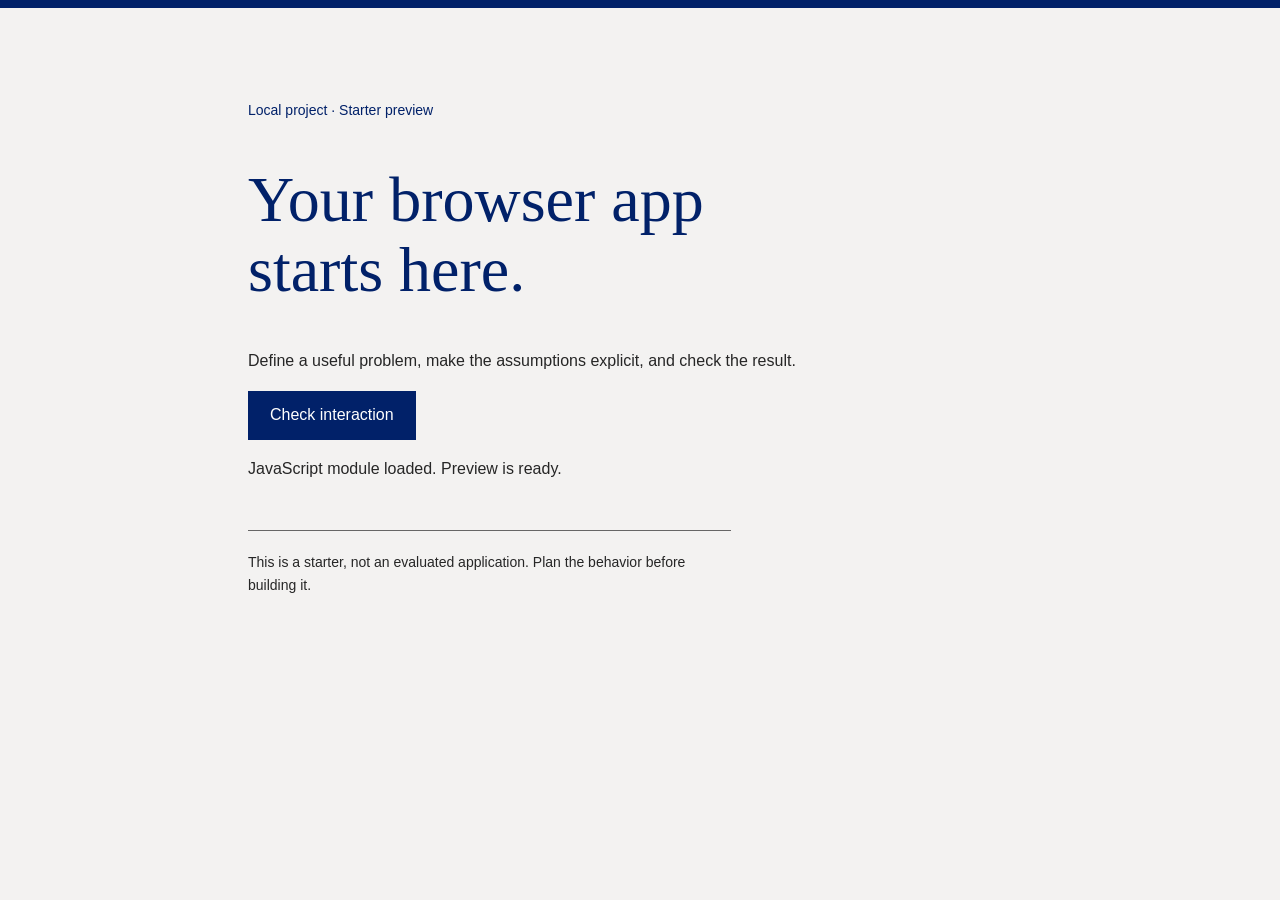
==== app/index.html @ ccfa6dd5 "Start sales dashboard trial with browser preview" ====
<!doctype html>
<html lang="en">
<head>
  <meta charset="utf-8">
  <meta name="viewport" content="width=device-width, initial-scale=1">
  <title>Your browser app</title>
  <link rel="stylesheet" href="./style.css">
  <script type="module" src="./app.js"></script>
</head>
<body>
  <main>
    <p class="eyebrow">Local project · Starter preview</p>
    <h1>Your browser app starts here.</h1>
    <p>Define a useful problem, make the assumptions explicit, and check the result.</p>
    <button type="button" id="check">Check interaction</button>
    <p id="status" role="status">Waiting for the JavaScript module. Open this page through your project preview.</p>
    <aside>This is a starter, not an evaluated application. Plan the behavior before building it.</aside>
  </main>
</body>
</html>
---- app/style.css ----
:root { color-scheme: light; font-family: Arial, sans-serif; color: #262626; background: #F3F2F1; }
* { box-sizing: border-box; }
body { margin: 0; border-top: 8px solid #012169; }
main { max-width: 52rem; margin: 0 auto; padding: clamp(1.5rem, 6vw, 5rem) 1.5rem; }
h1 { color: #012169; font: 400 clamp(2.25rem, 6vw, 4rem)/1.1 Georgia, serif; max-width: 16ch; }
p, aside { line-height: 1.65; max-width: 62ch; }
.eyebrow { font-size: .875rem; color: #012169; }
button { font: inherit; padding: .85rem 1.25rem; color: white; background: #012169; border: 2px solid #012169; cursor: pointer; }
button:hover { background: #00539B; }
:focus-visible { outline: 3px solid #00539B; outline-offset: 4px; }
aside { margin-top: 3rem; padding-top: 1.25rem; border-top: 1px solid #666; font-size: .875rem; }
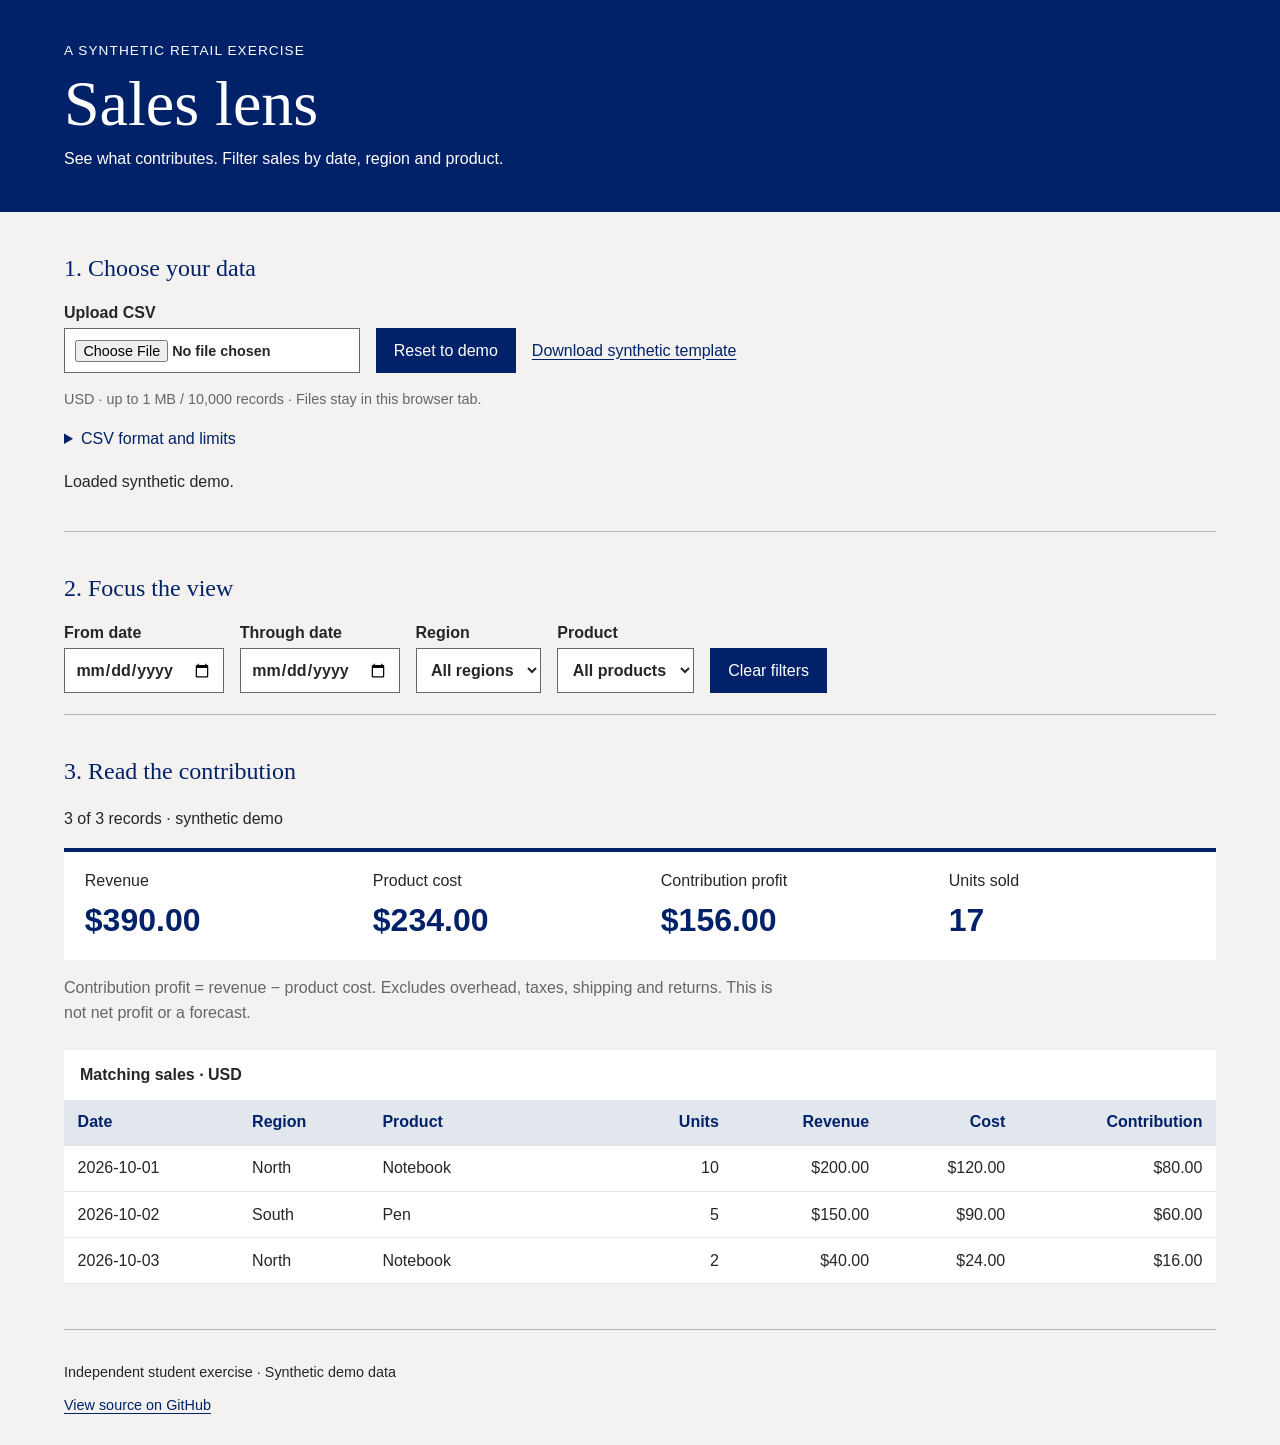
==== commit dcb4dd08: "Build agreed CSV sales lens and evaluation cases" ====
--- a/app/index.html
+++ b/app/index.html
@@ -2,19 +2,36 @@
 <html lang="en">
 <head>
   <meta charset="utf-8">
-  <meta name="viewport" content="width=device-width, initial-scale=1">
-  <title>Your browser app</title>
+  <meta name="viewport" content="width=device-width,initial-scale=1">
+  <title>Sales lens</title>
   <link rel="stylesheet" href="./style.css">
   <script type="module" src="./app.js"></script>
 </head>
 <body>
+  <header><p class="eyebrow">A synthetic retail exercise</p><h1>Sales lens</h1><p>See what contributes. Filter sales by date, region and product.</p></header>
   <main>
-    <p class="eyebrow">Local project · Starter preview</p>
-    <h1>Your browser app starts here.</h1>
-    <p>Define a useful problem, make the assumptions explicit, and check the result.</p>
-    <button type="button" id="check">Check interaction</button>
-    <p id="status" role="status">Waiting for the JavaScript module. Open this page through your project preview.</p>
-    <aside>This is a starter, not an evaluated application. Plan the behavior before building it.</aside>
+    <section aria-labelledby="data-heading">
+      <h2 id="data-heading">1. Choose your data</h2>
+      <div class="actions"><label class="file">Upload CSV <input id="upload" type="file" accept=".csv,text/csv" aria-describedby="format"></label><button id="demo" type="button">Reset to demo</button><a href="./template.csv" download>Download synthetic template</a></div>
+      <p id="format" class="muted">USD · up to 1 MB / 10,000 records · Files stay in this browser tab.</p>
+      <details><summary>CSV format and limits</summary><p>Columns must be <code>date,region,product,quantity,unit_price,unit_cost</code> in that order. Use YYYY-MM-DD dates, whole quantities (0–1,000,000), and nonnegative unit amounts up to $1,000,000 with at most two decimals. Quote names containing commas or quotes. Every field is required; an invalid file is rejected as a whole.</p></details>
+      <p id="status" role="status">Loading the dashboard…</p>
+      <p id="error" role="alert" hidden></p>
+    </section>
+    <section aria-labelledby="filters-heading">
+      <h2 id="filters-heading">2. Focus the view</h2>
+      <form id="filters"><label>From date<input type="date" id="start"></label><label>Through date<input type="date" id="end"></label><label>Region<select id="region"><option value="">All regions</option></select></label><label>Product<select id="product"><option value="">All products</option></select></label><button type="reset">Clear filters</button></form>
+      <p id="filter-error" role="alert" hidden>From date must be on or before through date.</p>
+    </section>
+    <section aria-labelledby="results-heading">
+      <h2 id="results-heading">3. Read the contribution</h2>
+      <p id="count" role="status"></p>
+      <div class="metrics"><div><span>Revenue</span><strong id="revenue">—</strong></div><div><span>Product cost</span><strong id="cost">—</strong></div><div><span>Contribution profit</span><strong id="profit">—</strong></div><div><span>Units sold</span><strong id="units">—</strong></div></div>
+      <p class="note">Contribution profit = revenue − product cost. Excludes overhead, taxes, shipping and returns. This is not net profit or a forecast.</p>
+      <p id="empty" hidden>No sales match this view. Try clearing filters or loading another file.</p>
+      <div class="table-wrap" role="region" aria-label="Sales records, scroll horizontally if needed" tabindex="0"><table><caption>Matching sales · USD</caption><thead><tr><th>Date</th><th>Region</th><th>Product</th><th>Units</th><th>Revenue</th><th>Cost</th><th>Contribution</th></tr></thead><tbody id="rows"></tbody></table></div>
+    </section>
   </main>
+  <footer><p>Independent student exercise · Synthetic demo data</p><a href="https://github.com/jordanmeyer/bab-trial-sales-2026-10-08">View source on GitHub</a></footer>
 </body>
 </html>
--- a/app/style.css
+++ b/app/style.css
@@ -1,11 +1,41 @@
 :root { color-scheme: light; font-family: Arial, sans-serif; color: #262626; background: #F3F2F1; }
 * { box-sizing: border-box; }
-body { margin: 0; border-top: 8px solid #012169; }
-main { max-width: 52rem; margin: 0 auto; padding: clamp(1.5rem, 6vw, 5rem) 1.5rem; }
-h1 { color: #012169; font: 400 clamp(2.25rem, 6vw, 4rem)/1.1 Georgia, serif; max-width: 16ch; }
-p, aside { line-height: 1.65; max-width: 62ch; }
-.eyebrow { font-size: .875rem; color: #012169; }
-button { font: inherit; padding: .85rem 1.25rem; color: white; background: #012169; border: 2px solid #012169; cursor: pointer; }
+body { margin: 0; }
+header { background: #012169; color: white; padding: 2rem max(1.25rem, calc((100% - 72rem)/2)); }
+h1 { margin: .4rem 0; font: 400 clamp(2.5rem, 5vw, 4rem)/1.1 Georgia, serif; }
+h2 { font: 400 1.5rem/1.3 Georgia, serif; color: #012169; }
+p { line-height: 1.55; }
+header p { margin: .5rem 0; }
+.eyebrow { font-size: .85rem; letter-spacing: .08em; text-transform: uppercase; }
+main, footer { max-width: 75rem; margin: auto; padding: 0 1.5rem; }
+section { padding: 1.3rem 0; border-bottom: 1px solid #B5B5B5; }
+.actions, form { display: flex; align-items: end; gap: 1rem; flex-wrap: wrap; }
+label { display: grid; gap: .4rem; font-weight: bold; }
+input, select, button { font: inherit; min-height: 2.8rem; border: 1px solid #666; border-radius: 0; padding: .65rem; background: white; color: #262626; }
+input[type=file] { max-width: 100%; font-size: .9rem; }
+button { border: 2px solid #012169; background: #012169; color: white; cursor: pointer; padding: .65rem 1rem; }
 button:hover { background: #00539B; }
-:focus-visible { outline: 3px solid #00539B; outline-offset: 4px; }
-aside { margin-top: 3rem; padding-top: 1.25rem; border-top: 1px solid #666; font-size: .875rem; }
+a { color: #012169; text-underline-offset: .2em; }
+a:hover { color: #00539B; }
+:focus-visible { outline: 3px solid #00539B; outline-offset: 3px; box-shadow: 0 0 0 3px white; }
+.actions a { padding: .85rem 0; }
+.muted { color: #666; font-size: .9rem; }
+summary { cursor: pointer; color: #012169; padding: .35rem 0; }
+details p { max-width: 70ch; }
+code { overflow-wrap: anywhere; }
+#error, #filter-error { border-left: 4px solid #C84E00; background: #FCF7E5; padding: 1rem; }
+.metrics { display: grid; grid-template-columns: repeat(4, 1fr); background: white; border-top: 4px solid #012169; }
+.metrics div { padding: 1.3rem; min-width: 0; }
+.metrics span { display: block; margin-bottom: .75rem; }
+.metrics strong { font-size: clamp(1.4rem, 2.5vw, 2rem); color: #012169; overflow-wrap: anywhere; font-variant-numeric: tabular-nums; }
+.metrics .negative { color: #A13E00; }
+.note { max-width: 80ch; color: #666; }
+.table-wrap { overflow-x: auto; background: white; margin: 1.5rem 0; }
+table { width: 100%; border-collapse: collapse; font-variant-numeric: tabular-nums; }
+caption { text-align: left; padding: 1rem; font-weight: bold; }
+th, td { text-align: left; padding: .85rem; border-bottom: 1px solid #E5E5E5; }
+th { color: #012169; background: #E2E6ED; }
+th:nth-child(n+4), td:nth-child(n+4) { text-align: right; white-space: nowrap; }
+td:nth-child(3) { min-width: 10rem; overflow-wrap: anywhere; }
+footer { padding-top: 1rem; padding-bottom: 2rem; font-size: .9rem; }
+@media (max-width: 650px) { main, footer { padding-left: 1rem; padding-right: 1rem; } .metrics { grid-template-columns: repeat(2, 1fr); } form { display: grid; grid-template-columns: 1fr 1fr; } form label { min-width: 0; } input, select { width: 100%; min-width: 0; } .file { width: 100%; } .metrics div { padding: 1rem; } }
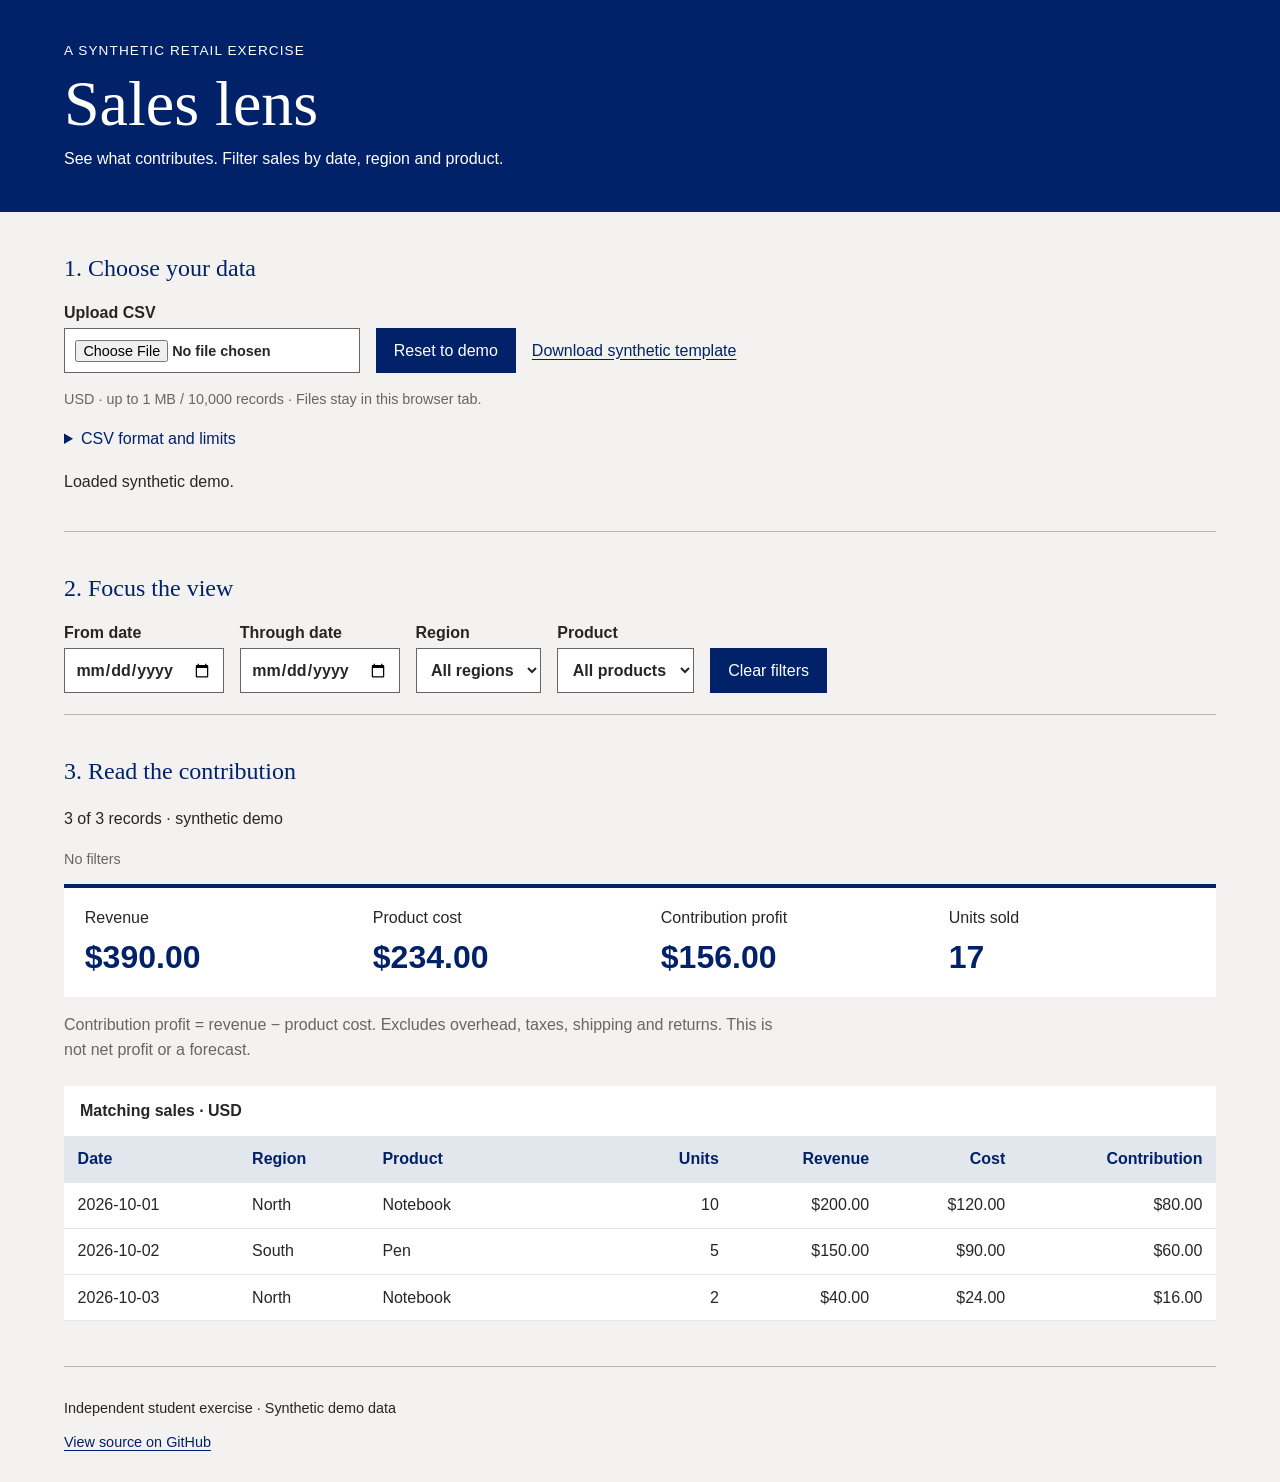
==== commit ac70646e: "Show active sales filters after first live deployment" ====
--- a/app/index.html
+++ b/app/index.html
@@ -26,6 +26,7 @@
     <section aria-labelledby="results-heading">
       <h2 id="results-heading">3. Read the contribution</h2>
       <p id="count" role="status"></p>
+      <p id="active-filters" class="muted" role="status"></p>
       <div class="metrics"><div><span>Revenue</span><strong id="revenue">—</strong></div><div><span>Product cost</span><strong id="cost">—</strong></div><div><span>Contribution profit</span><strong id="profit">—</strong></div><div><span>Units sold</span><strong id="units">—</strong></div></div>
       <p class="note">Contribution profit = revenue − product cost. Excludes overhead, taxes, shipping and returns. This is not net profit or a forecast.</p>
       <p id="empty" hidden>No sales match this view. Try clearing filters or loading another file.</p>
--- a/app/style.css
+++ b/app/style.css
@@ -22,7 +22,7 @@
 .muted { color: #666; font-size: .9rem; }
 summary { cursor: pointer; color: #012169; padding: .35rem 0; }
 details p { max-width: 70ch; }
-code { overflow-wrap: anywhere; }
+code, #active-filters { overflow-wrap: anywhere; }
 #error, #filter-error { border-left: 4px solid #C84E00; background: #FCF7E5; padding: 1rem; }
 .metrics { display: grid; grid-template-columns: repeat(4, 1fr); background: white; border-top: 4px solid #012169; }
 .metrics div { padding: 1.3rem; min-width: 0; }
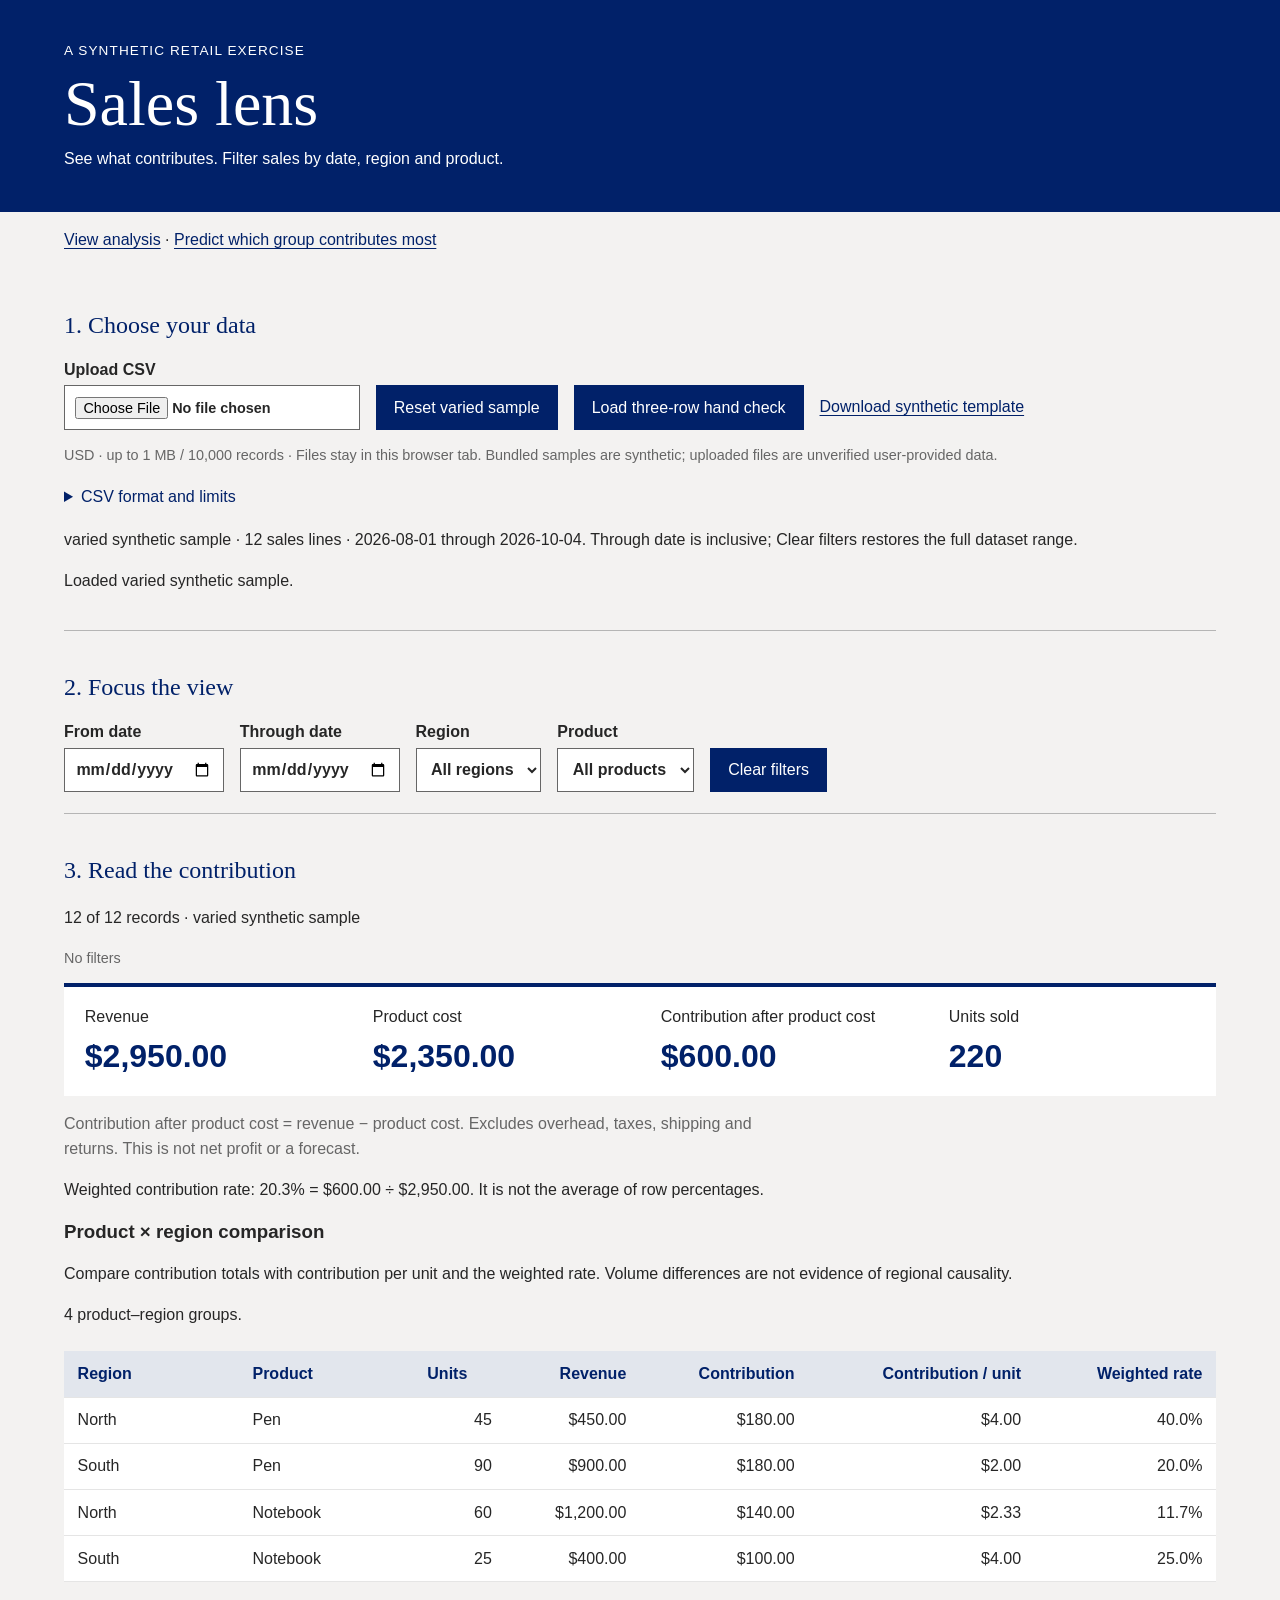
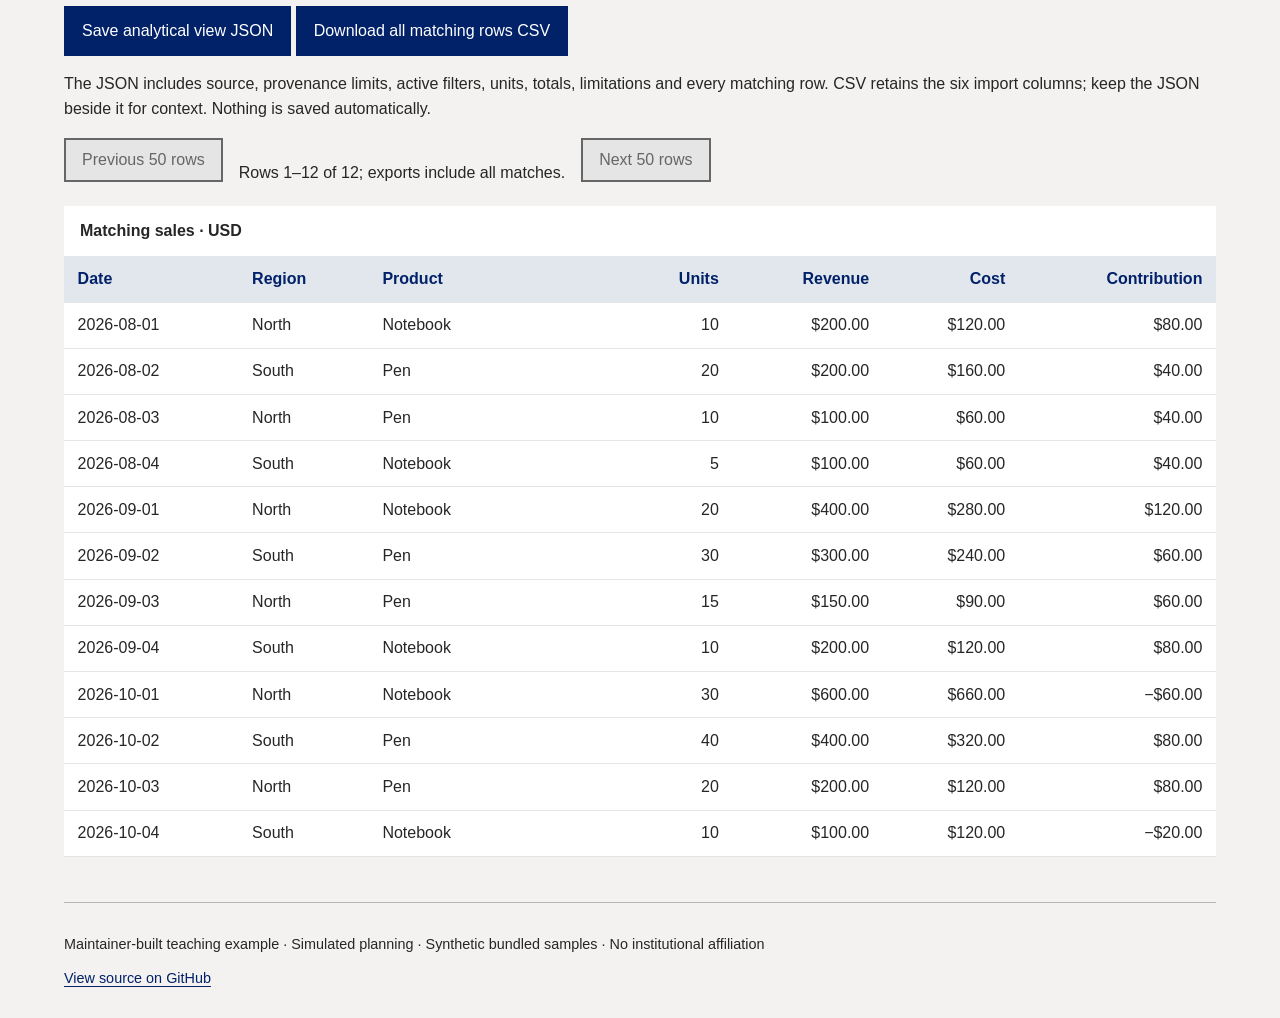
==== commit 3734d1f1: "Teach grouped contribution with bounded tables and contextual exports" ====
--- a/app/index.html
+++ b/app/index.html
@@ -4,18 +4,19 @@
   <meta charset="utf-8">
   <meta name="viewport" content="width=device-width,initial-scale=1">
   <title>Sales lens</title>
-  <link rel="stylesheet" href="./style.css">
-  <script type="module" src="./app.js"></script>
+  <link rel="stylesheet" href="./style.css?v=4">
+  <script type="module" src="./app.js?v=4"></script>
 </head>
 <body>
   <header><p class="eyebrow">A synthetic retail exercise</p><h1>Sales lens</h1><p>See what contributes. Filter sales by date, region and product.</p></header>
   <main>
+    <p><a href="#results-heading">View analysis</a> · <a href="./learn.html">Predict which group contributes most</a></p>
     <section aria-labelledby="data-heading">
       <h2 id="data-heading">1. Choose your data</h2>
-      <div class="actions"><label class="file">Upload CSV <input id="upload" type="file" accept=".csv,text/csv" aria-describedby="format"></label><button id="demo" type="button">Reset to demo</button><a href="./template.csv" download>Download synthetic template</a></div>
-      <p id="format" class="muted">USD · up to 1 MB / 10,000 records · Files stay in this browser tab.</p>
-      <details><summary>CSV format and limits</summary><p>Columns must be <code>date,region,product,quantity,unit_price,unit_cost</code> in that order. Use YYYY-MM-DD dates, whole quantities (0–1,000,000), and nonnegative unit amounts up to $1,000,000 with at most two decimals. Quote names containing commas or quotes. Every field is required; an invalid file is rejected as a whole.</p></details>
-      <p id="status" role="status">Loading the dashboard…</p>
+      <div class="actions"><label class="file">Upload CSV <input id="upload" type="file" accept=".csv,text/csv" aria-describedby="format"></label><button id="demo" type="button">Reset varied sample</button><button id="hand-check" type="button">Load three-row hand check</button><a href="./template.csv" download>Download synthetic template</a></div>
+      <p id="format" class="muted">USD · up to 1 MB / 10,000 records · Files stay in this browser tab. Bundled samples are synthetic; uploaded files are unverified user-provided data.</p>
+      <details><summary>CSV format and limits</summary><p>Columns must be <code>date,region,product,quantity,unit_price,unit_cost</code> in that order. Use YYYY-MM-DD dates, whole quantities (0–1,000,000), and nonnegative unit amounts up to $1,000,000 with at most two decimals. Quote names containing commas or quotes. Every field is required; an invalid file is rejected as a whole. Each row is a sales line; there is no transaction ID. Identical rows may be legitimate separate sales and are all summed, never deduplicated.</p></details>
+      <p id="coverage"></p><p id="status" role="status">Loading the dashboard…</p>
       <p id="error" role="alert" hidden></p>
     </section>
     <section aria-labelledby="filters-heading">
@@ -24,15 +25,15 @@
       <p id="filter-error" role="alert" hidden>From date must be on or before through date.</p>
     </section>
     <section aria-labelledby="results-heading">
-      <h2 id="results-heading">3. Read the contribution</h2>
+      <h2 id="results-heading" tabindex="-1">3. Read the contribution</h2>
       <p id="count" role="status"></p>
       <p id="active-filters" class="muted" role="status"></p>
-      <div class="metrics"><div><span>Revenue</span><strong id="revenue">—</strong></div><div><span>Product cost</span><strong id="cost">—</strong></div><div><span>Contribution profit</span><strong id="profit">—</strong></div><div><span>Units sold</span><strong id="units">—</strong></div></div>
-      <p class="note">Contribution profit = revenue − product cost. Excludes overhead, taxes, shipping and returns. This is not net profit or a forecast.</p>
-      <p id="empty" hidden>No sales match this view. Try clearing filters or loading another file.</p>
-      <div class="table-wrap" role="region" aria-label="Sales records, scroll horizontally if needed" tabindex="0"><table><caption>Matching sales · USD</caption><thead><tr><th>Date</th><th>Region</th><th>Product</th><th>Units</th><th>Revenue</th><th>Cost</th><th>Contribution</th></tr></thead><tbody id="rows"></tbody></table></div>
+      <p id="invalid-result" hidden>Results unavailable: correct the date range above. This is not a zero-sales result.</p><div id="valid-result"><div class="metrics"><div><span>Revenue</span><strong id="revenue">—</strong></div><div><span>Product cost</span><strong id="cost">—</strong></div><div><span>Contribution after product cost</span><strong id="profit">—</strong></div><div><span>Units sold</span><strong id="units">—</strong></div></div>
+      <p class="note">Contribution after product cost = revenue − product cost. Excludes overhead, taxes, shipping and returns. This is not net profit or a forecast.</p>
+      <p id="rate"></p><div id="empty" hidden><p id="empty-message"></p><button id="clear-empty" type="button">Clear these filters</button></div><h3>Product × region comparison</h3><p>Compare contribution totals with contribution per unit and the weighted rate. Volume differences are not evidence of regional causality.</p><p id="group-count"></p><div class="table-wrap" role="region" aria-label="Grouped contribution" tabindex="0"><table><thead><tr><th>Region</th><th>Product</th><th>Units</th><th>Revenue</th><th>Contribution</th><th>Contribution / unit</th><th>Weighted rate</th></tr></thead><tbody id="groups"></tbody></table></div><p><button id="export" type="button">Save analytical view JSON</button> <button id="export-csv" type="button">Download all matching rows CSV</button></p><p>The JSON includes source, provenance limits, active filters, units, totals, limitations and every matching row. CSV retains the six import columns; keep the JSON beside it for context. Nothing is saved automatically.</p><div class="actions"><button id="previous" type="button">Previous 50 rows</button><span id="page-status" role="status"></span><button id="next" type="button">Next 50 rows</button></div>
+      <div class="table-wrap" role="region" aria-label="Sales records, scroll horizontally if needed" tabindex="0"><table><caption>Matching sales · USD</caption><thead><tr><th>Date</th><th>Region</th><th>Product</th><th>Units</th><th>Revenue</th><th>Cost</th><th>Contribution</th></tr></thead><tbody id="rows"></tbody></table></div></div>
     </section>
   </main>
-  <footer><p>Independent student exercise · Synthetic demo data</p><a href="https://github.com/jordanmeyer/bab-trial-sales-2026-10-08">View source on GitHub</a></footer>
+  <footer><p>Maintainer-built teaching example · Simulated planning · Synthetic bundled samples · No institutional affiliation</p><a href="https://github.com/jordanmeyer/bab-trial-sales-2026-10-08">View source on GitHub</a></footer>
 </body>
 </html>
--- a/app/style.css
+++ b/app/style.css
@@ -39,3 +39,4 @@
 td:nth-child(3) { min-width: 10rem; overflow-wrap: anywhere; }
 footer { padding-top: 1rem; padding-bottom: 2rem; font-size: .9rem; }
 @media (max-width: 650px) { main, footer { padding-left: 1rem; padding-right: 1rem; } .metrics { grid-template-columns: repeat(2, 1fr); } form { display: grid; grid-template-columns: 1fr 1fr; } form label { min-width: 0; } input, select { width: 100%; min-width: 0; } .file { width: 100%; } .metrics div { padding: 1rem; } }
+[hidden] { display:none; } button:disabled { background:#E5E5E5; color:#666; border-color:#666; cursor:default; } #coverage,#count,#empty-message { overflow-wrap:anywhere; } .table-wrap td:first-child { overflow-wrap:anywhere; } #invalid-result { border-left:4px solid #C84E00; padding:1rem; background:#FCF7E5; } details { margin:1rem 0; } #groups td { min-width:0; } #groups td:nth-child(-n+2) { min-width:8rem; overflow-wrap:anywhere; white-space:normal; } #groups th:nth-child(n+3),#groups td:nth-child(n+3) { text-align:right; } #groups th { white-space:normal; }
